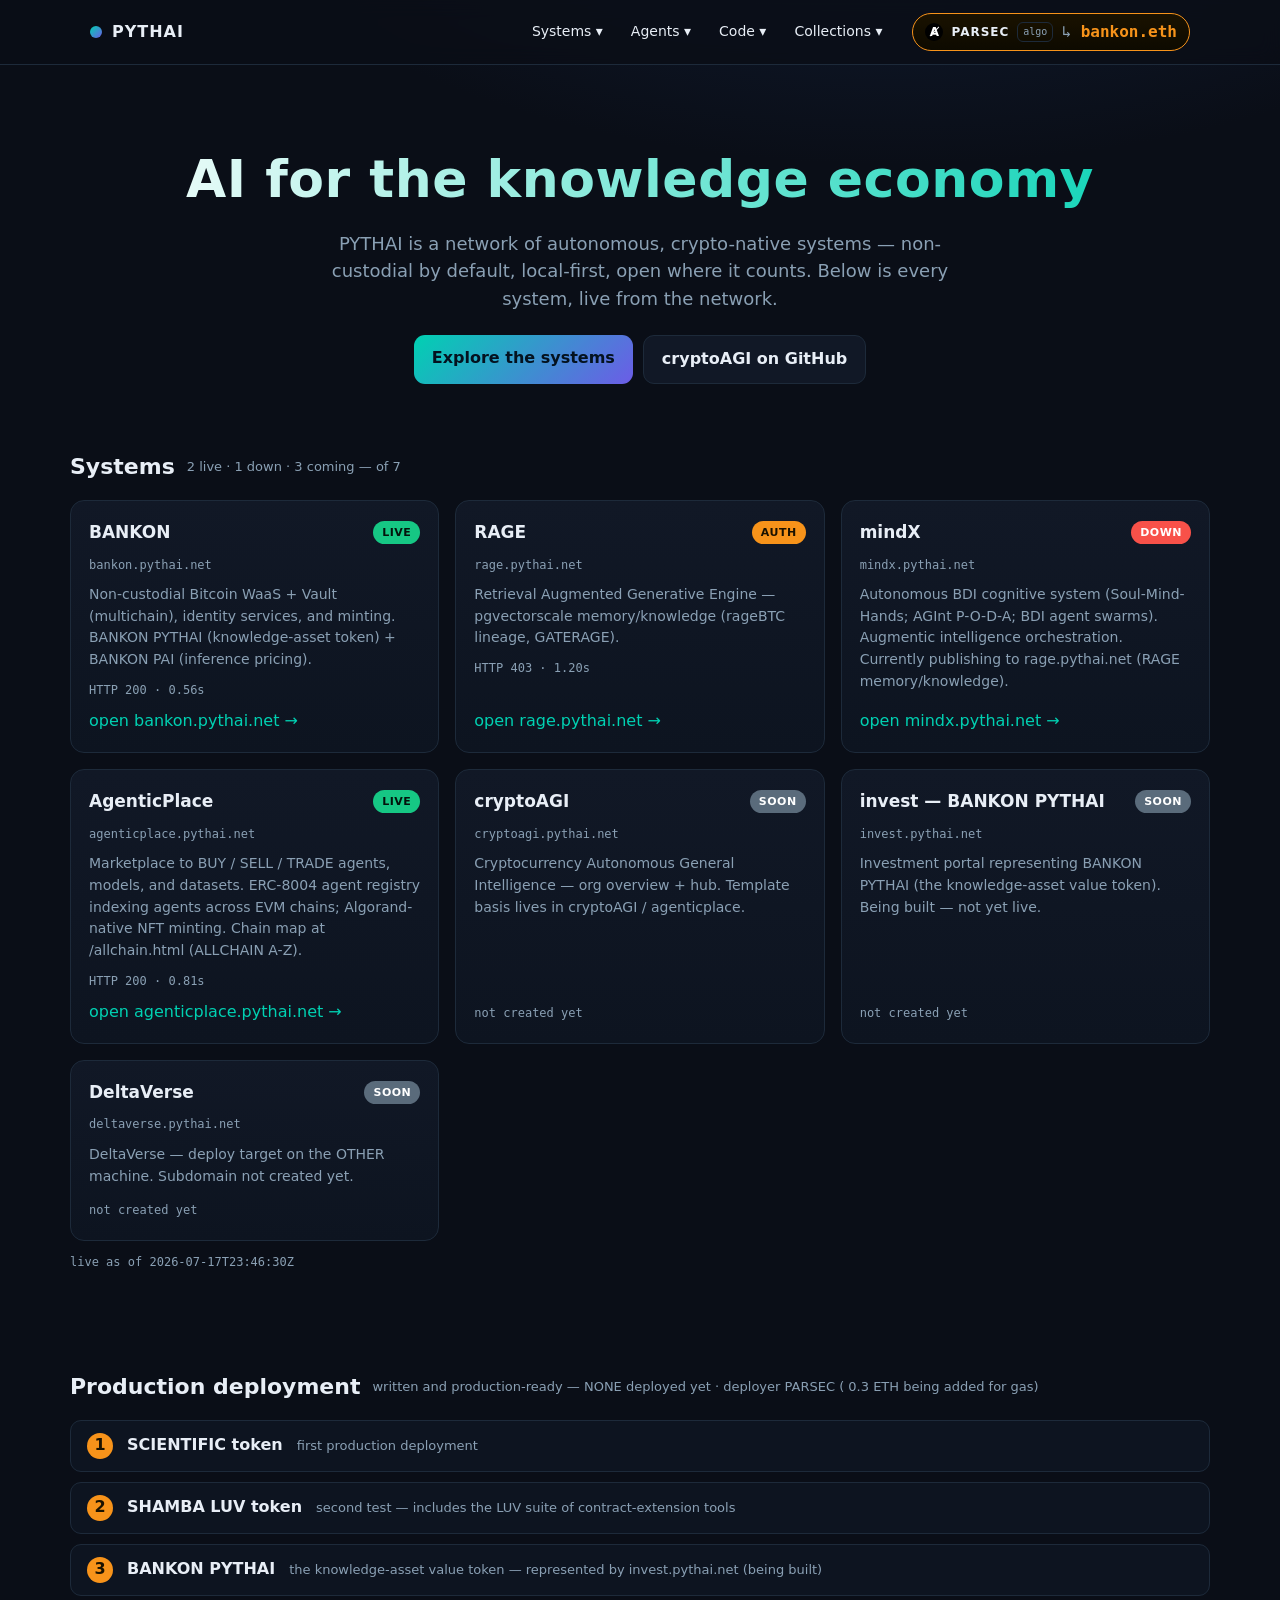
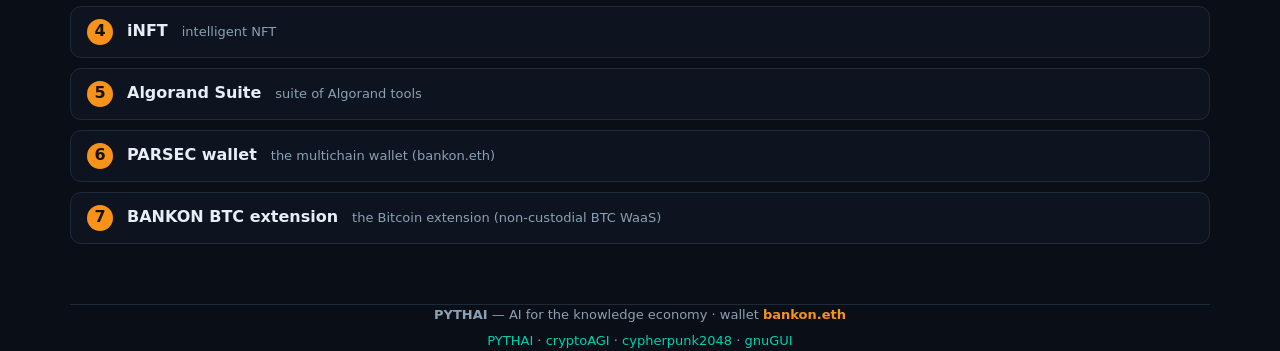
==== pythai/index.html @ 88c88f29 "add PYTHAI portal — pythai.net landing + live/deploy admin breakdown - index.html: modernized landin" ====
<!doctype html>
<html lang="en">
<head>
<meta charset="utf-8">
<meta name="viewport" content="width=device-width, initial-scale=1">
<title>PYTHAI — AI for the knowledge economy</title>
<meta name="description" content="PYTHAI — the knowledge-economy AI network. Live systems: BANKON, RAGE, mindX, AgenticPlace, cryptoAGI.">
<style>
  /* ---- skin tokens: re-skin by editing these (kept minimal for the Zyro/Hostinger builder) ---- */
  :root{
    --bg:#0a0e17; --panel:#111826; --panel2:#0d1420; --ink:#e8eef6; --dim:#8aa0b4;
    --line:#1d2a3a; --brand:#00d1b2; --brand2:#6c5ce7; --gold:#F7931A; --up:#16c784;
    --down:#f85149; --idle:#5a6b7b; --radius:14px; --max:1140px;
    --font:'DejaVu Sans',system-ui,-apple-system,Segoe UI,Roboto,sans-serif;
    --mono:'DejaVu Sans Mono',ui-monospace,monospace;
  }
  *{box-sizing:border-box} html,body{margin:0}
  body{background:radial-gradient(1200px 600px at 70% -10%,#12203a 0,transparent 60%),var(--bg);
    color:var(--ink);font-family:var(--font);line-height:1.55;-webkit-font-smoothing:antialiased}
  a{color:var(--brand);text-decoration:none} a:hover{text-decoration:underline}
  .wrap{max-width:var(--max);margin:0 auto;padding:0 20px}

  /* ---- header / improved menu ---- */
  header{position:sticky;top:0;z-index:20;background:rgba(10,14,23,.82);backdrop-filter:blur(10px);
    border-bottom:1px solid var(--line)}
  .nav{display:flex;align-items:center;gap:18px;height:64px}
  .brand{display:flex;align-items:center;gap:10px;font-weight:800;letter-spacing:1px}
  .brand .dot{width:12px;height:12px;border-radius:50%;background:linear-gradient(135deg,var(--brand),var(--brand2))}
  .menu{display:flex;gap:4px;margin-left:auto;flex-wrap:wrap}
  .menu .grp{position:relative}
  .menu .grp>button{background:transparent;border:0;color:var(--ink);font:inherit;font-size:14px;
    padding:8px 12px;border-radius:9px;cursor:pointer}
  .menu .grp:hover>button{background:var(--panel)}
  .menu .drop{position:absolute;right:0;top:100%;min-width:220px;background:var(--panel);
    border:1px solid var(--line);border-radius:12px;padding:6px;display:none;box-shadow:0 12px 30px rgba(0,0,0,.5)}
  .menu .grp:hover .drop{display:block}
  .menu .drop a{display:block;color:var(--ink);padding:8px 10px;border-radius:8px;font-size:14px}
  .menu .drop a:hover{background:var(--panel2);text-decoration:none}
  .menu .drop small{color:var(--dim)}
  .menu .drop a.lead{font-weight:800;color:var(--brand)}
  .menu .drop .paid{font-size:12px;color:var(--dim);background:var(--panel2);border:1px solid var(--line);
    border-radius:8px;padding:8px 10px;margin:4px 2px 8px}
  .menu .drop .paid b{color:var(--gold)}

  /* ---- wallet chip ---- */
  .wallet{display:flex;align-items:center;gap:8px;border:1px solid var(--gold);border-radius:999px;
    padding:6px 12px;background:linear-gradient(180deg,#1a1200,#0d0a00);cursor:pointer}
  .wallet .b.algo{background:#000;color:#fff}
  .wallet .wname{font-weight:800;letter-spacing:1px;color:var(--ink);font-size:12px}
  .wallet .chain{font-family:var(--mono);font-size:10px;color:var(--dim);border:1px solid var(--line);
    border-radius:6px;padding:1px 5px}
  .wallet .ens{font-family:var(--mono);font-weight:700;color:var(--gold)}
  .wallet .ens:before{content:"↳ ";color:var(--dim);font-weight:400}
  .wallet .b{width:18px;height:18px;border-radius:50%;background:var(--gold);color:#1a1200;
    display:grid;place-items:center;font-weight:900;font-size:12px}
  .wallet:hover{box-shadow:0 0 0 3px rgba(247,147,26,.15)}

  /* ---- hero ---- */
  .hero{padding:74px 0 40px;text-align:center}
  .hero h1{font-size:clamp(30px,5vw,52px);margin:0 0 10px;letter-spacing:.5px;
    background:linear-gradient(90deg,#fff,var(--brand));-webkit-background-clip:text;background-clip:text;color:transparent}
  .hero p{color:var(--dim);font-size:18px;max-width:680px;margin:0 auto 22px}
  .cta{display:inline-flex;gap:10px;flex-wrap:wrap;justify-content:center}
  .btn{border:1px solid var(--line);background:var(--panel);color:var(--ink);padding:11px 18px;
    border-radius:11px;font-weight:700}
  .btn.p{background:linear-gradient(135deg,var(--brand),var(--brand2));border:0;color:#04121f}

  /* ---- systems grid (live/deploy admin breakdown) ---- */
  section.sys{padding:26px 0 60px}
  .h{display:flex;align-items:center;gap:12px;margin:0 0 16px}
  .h h2{margin:0;font-size:22px} .h .sub{color:var(--dim);font-size:13px}
  .grid{display:grid;gap:16px;grid-template-columns:repeat(auto-fill,minmax(300px,1fr))}
  .card{background:linear-gradient(180deg,var(--panel),var(--panel2));border:1px solid var(--line);
    border-radius:var(--radius);padding:18px;display:flex;flex-direction:column;gap:10px}
  .card .top{display:flex;align-items:center;gap:10px}
  .card .name{font-weight:800;font-size:17px} .card .sd{color:var(--dim);font-family:var(--mono);font-size:12px}
  .pill{margin-left:auto;font-size:11px;font-weight:800;padding:3px 9px;border-radius:999px;letter-spacing:.5px}
  .pill.up{color:#04120b;background:var(--up)} .pill.degraded{color:#1a1200;background:var(--gold)}
  .pill.down{color:#fff;background:var(--down)} .pill.nc{color:#fff;background:var(--idle)}
  .card p{margin:0;color:var(--dim);font-size:14px} .card .go{margin-top:auto}
  .stat{color:var(--dim);font-family:var(--mono);font-size:12px}
  .roadmap{list-style:none;margin:0;padding:0;display:grid;gap:10px}
  .roadmap li{display:flex;align-items:center;gap:14px;background:var(--panel2);border:1px solid var(--line);
    border-radius:11px;padding:12px 16px}
  .roadmap .n{width:26px;height:26px;border-radius:50%;background:var(--gold);color:#1a1200;
    display:grid;place-items:center;font-weight:900;flex:0 0 auto}
  .roadmap .nm{font-weight:800} .roadmap .rl{color:var(--dim);font-size:13px}
  footer{border-top:1px solid var(--line);color:var(--dim);text-align:center;padding:30px 0;font-size:13px}
  .fresh{color:var(--dim);font-family:var(--mono);font-size:12px}
</style>
</head>
<body>
<header>
  <div class="wrap nav">
    <div class="brand"><span class="dot"></span> PYTHAI</div>
    <nav class="menu">
      <div class="grp"><button>Systems ▾</button>
        <div class="drop" id="m-systems"><!-- filled from status.json --></div></div>
      <div class="grp"><button>Agents ▾</button>
        <div class="drop">
          <a href="https://gpt.pythai.net/" class="lead">gpt.pythai.net — the agent team <small>· GPT-4 augmentation</small></a>
          <div class="paid">🔒 Exclusive access via payment — <b>x402</b> delivers the OpenAI agent as a callable tool.<br><small>The GPT links below are on OpenAI, a courtesy to OpenAI.</small></div>
          <a href="https://chat.openai.com/g/g-NO8ax8aMU-mastermind">MASTERMIND</a>
          <a href="https://chat.openai.com/g/g-gNLDlpcAv-professor-codephreak">Professor Codephreak</a>
          <a href="https://chat.openai.com/g/g-QZcppJtsM-pythia">Pythia — oracle of Delphi</a>
          <a href="https://chat.openai.com/g/g-wOIRYuJb1-ice">I.C.E. — Intrusion Countermeasures</a>
          <a href="https://chat.openai.com/g/g-lr6K7F0YB-justice-equitas">Justice Equitas — legal AI</a>
        </div></div>
      <div class="grp"><button>Code ▾</button>
        <div class="drop">
          <a href="https://github.com/PYTHAI">PYTHAI <small>· org</small></a>
          <a href="https://github.com/cryptoAGI">cryptoAGI</a>
          <a href="https://github.com/cypherpunk2048">cypherpunk2048 <small>· BTC Standard</small></a>
          <a href="https://github.com/gnugui">gnuGUI</a>
          <a href="https://github.com/mastermindml">mastermindML</a>
          <a href="https://github.com/Professor-Codephreak">Professor Codephreak</a>
        </div></div>
      <div class="grp"><button>Collections ▾</button>
        <div class="drop">
          <a href="https://opensea.io/collection/astralguidance">ASTRALGUIDANCE — PYTHIA</a>
          <a href="https://opensea.io/collection/mrmindz">MRMINDZ — In Prompt We Trust</a>
          <a href="https://opensea.io/assets/matic/0x100dfb2c8cbc9b4a18fe8d7eb2bf4277d187939e/2">MASTERMIND MINT</a>
        </div></div>
    </nav>
    <div class="wallet" id="wallet" title="PARSEC — Algorand-native wallet (holds mindx.algo · mints .algo domains). EVM extension: bankon.eth, wrapped for control (deployer, 0.3 ETH being added). Open-source key delivery, per the github.com/cypherpunk2048 standard — like Atomic Wallet but auditable. Click to copy bankon.eth.">
      <span class="b algo">Ⱥ</span><span class="wname">PARSEC</span><span class="chain">algo</span><span class="ens" id="ens">bankon.eth</span>
    </div>
  </div>
</header>

<main>
  <section class="hero wrap">
    <h1>AI for the knowledge economy</h1>
    <p>PYTHAI is a network of autonomous, crypto-native systems — non-custodial by default, local-first,
       open where it counts. Below is every system, live from the network.</p>
    <div class="cta">
      <a class="btn p" href="#systems">Explore the systems</a>
      <a class="btn" href="https://github.com/cryptoAGI">cryptoAGI on GitHub</a>
    </div>
  </section>

  <section class="sys wrap" id="systems">
    <div class="h"><h2>Systems</h2><span class="sub" id="summary">loading live status…</span></div>
    <div class="grid" id="grid"></div>
    <p class="fresh" id="fresh"></p>
  </section>

  <section class="sys wrap" id="deploy">
    <div class="h"><h2>Production deployment</h2><span class="sub" id="depnote"></span></div>
    <ol class="roadmap" id="roadmap"></ol>
  </section>
</main>

<footer class="wrap">
  <div><b>PYTHAI</b> — AI for the knowledge economy · wallet <b style="color:var(--gold)">bankon.eth</b></div>
  <div style="margin-top:6px">
    <a href="https://github.com/PYTHAI">PYTHAI</a> ·
    <a href="https://github.com/cryptoAGI">cryptoAGI</a> ·
    <a href="https://github.com/cypherpunk2048">cypherpunk2048</a> ·
    <a href="https://github.com/gnugui">gnuGUI</a>
  </div>
</footer>

<script>
// Live/deploy admin breakdown — renders the VPS-produced status.json (see WIRING.md).
// Falls back to systems.json (no live state) if status.json isn't published yet.
const PILL={up:'up',degraded:'degraded',down:'down','not-created':'nc'};
const LABEL={up:'LIVE',degraded:'AUTH',down:'DOWN','not-created':'SOON'};
async function load(){
  let data=null;
  try{ data=await (await fetch('status.json',{cache:'no-store'})).json(); }catch(e){}
  if(!data){ try{ const m=await (await fetch('systems.json')).json();
    data={systems:m.systems.map(s=>({...s,live:s.exists?'unknown':'not-created'})),summary:{},generatedAt:null}; }catch(e){} }
  if(!data){ document.getElementById('summary').textContent='status feed unavailable'; return; }
  const grid=document.getElementById('grid'), md=document.getElementById('m-systems');
  grid.innerHTML=''; md.innerHTML='';
  for(const s of data.systems){
    const live=s.live||'unknown', pk=PILL[live]||'nc', href=s.exists!==false?('https://'+s.subdomain):'#';
    grid.insertAdjacentHTML('beforeend',
      `<div class="card"><div class="top"><span class="name">${s.name}</span>
        <span class="pill ${pk}">${LABEL[live]||'…'}</span></div>
        <div class="sd">${s.subdomain}</div>
        <p>${s.summary||''}</p>
        ${s.httpCode?`<div class="stat">HTTP ${s.httpCode} · ${(s.responseS||0).toFixed(2)}s</div>`:''}
        <div class="go">${s.exists!==false?`<a href="${href}">open ${s.subdomain} →</a>`:'<span class="stat">not created yet</span>'}</div>
      </div>`);
    md.insertAdjacentHTML('beforeend',
      `<a href="${href}">${s.name} <small>· ${live}</small></a>`);
  }
  if(data.summary&&data.summary.total){const x=data.summary;
    document.getElementById('summary').textContent=`${x.up} live · ${x.down||0} down · ${x.notCreated||0} coming — of ${x.total}`;}
  if(data.generatedAt) document.getElementById('fresh').textContent='live as of '+data.generatedAt;
}
load(); setInterval(load,60000);
document.getElementById('wallet').onclick=()=>navigator.clipboard?.writeText('bankon.eth');

// deployment roadmap — from systems.json (source of truth; contracts written, none deployed yet)
async function deploy(){
  let m=null; try{ m=await (await fetch('systems.json')).json(); }catch(e){ return; }
  const d=m.deployment||{}; const rm=document.getElementById('roadmap');
  document.getElementById('depnote').textContent=
    (d.contracts||'')+' · deployer '+((m.wallet&&m.wallet.name)||'')+' ('+(d.deployer? d.deployer.split('·')[1]||'' : '')+')';
  (d.sequence||[]).forEach(s=>rm.insertAdjacentHTML('beforeend',
    `<li><span class="n">${s.n}</span><span class="nm">${s.name}</span><span class="rl">${s.role||''}</span></li>`));
}
deploy();
</script>
</body>
</html>
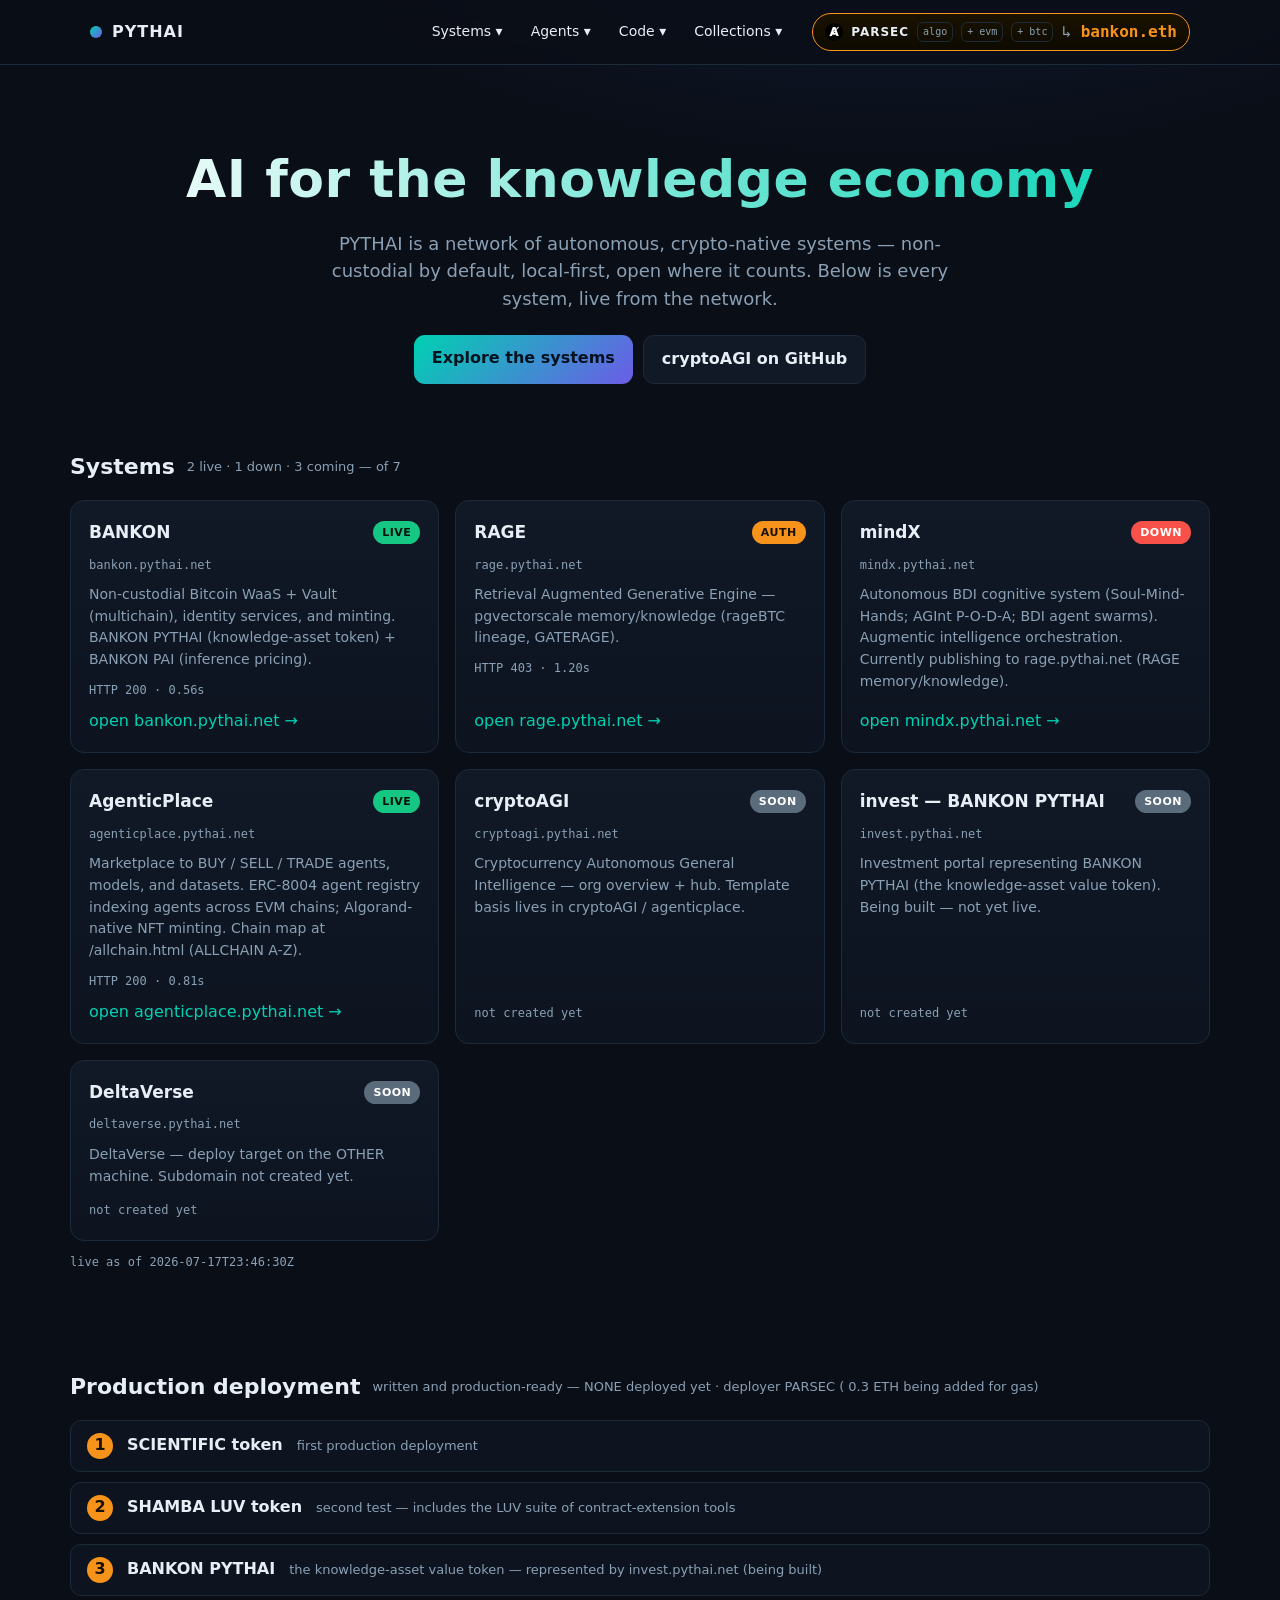
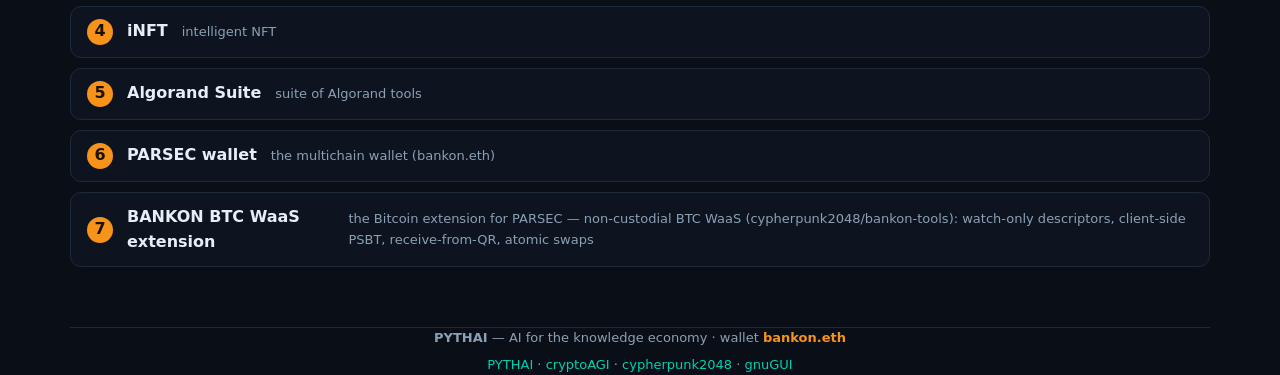
==== commit 122b8c2c: "PYTHAI portal: PARSEC gains the BANKON BTC WaaS extension (algo + evm + btc) Wallet is now Algorand-" ====
--- a/pythai/index.html
+++ b/pythai/index.html
@@ -122,8 +122,8 @@
           <a href="https://opensea.io/assets/matic/0x100dfb2c8cbc9b4a18fe8d7eb2bf4277d187939e/2">MASTERMIND MINT</a>
         </div></div>
     </nav>
-    <div class="wallet" id="wallet" title="PARSEC — Algorand-native wallet (holds mindx.algo · mints .algo domains). EVM extension: bankon.eth, wrapped for control (deployer, 0.3 ETH being added). Open-source key delivery, per the github.com/cypherpunk2048 standard — like Atomic Wallet but auditable. Click to copy bankon.eth.">
-      <span class="b algo">Ⱥ</span><span class="wname">PARSEC</span><span class="chain">algo</span><span class="ens" id="ens">bankon.eth</span>
+    <div class="wallet" id="wallet" title="PARSEC — Algorand-native wallet (holds mindx.algo · mints .algo domains). Extensions: EVM via bankon.eth (wrapper for control; deployer, 0.3 ETH being added) + Bitcoin via the BANKON BTC WaaS extension (cypherpunk2048/bankon-tools). Open-source key delivery, per the github.com/cypherpunk2048 standard — like Atomic Wallet but auditable. Click to copy bankon.eth.">
+      <span class="b algo">Ⱥ</span><span class="wname">PARSEC</span><span class="chain">algo</span><span class="chain">+ evm</span><span class="chain">+ btc</span><span class="ens" id="ens">bankon.eth</span>
     </div>
   </div>
 </header>
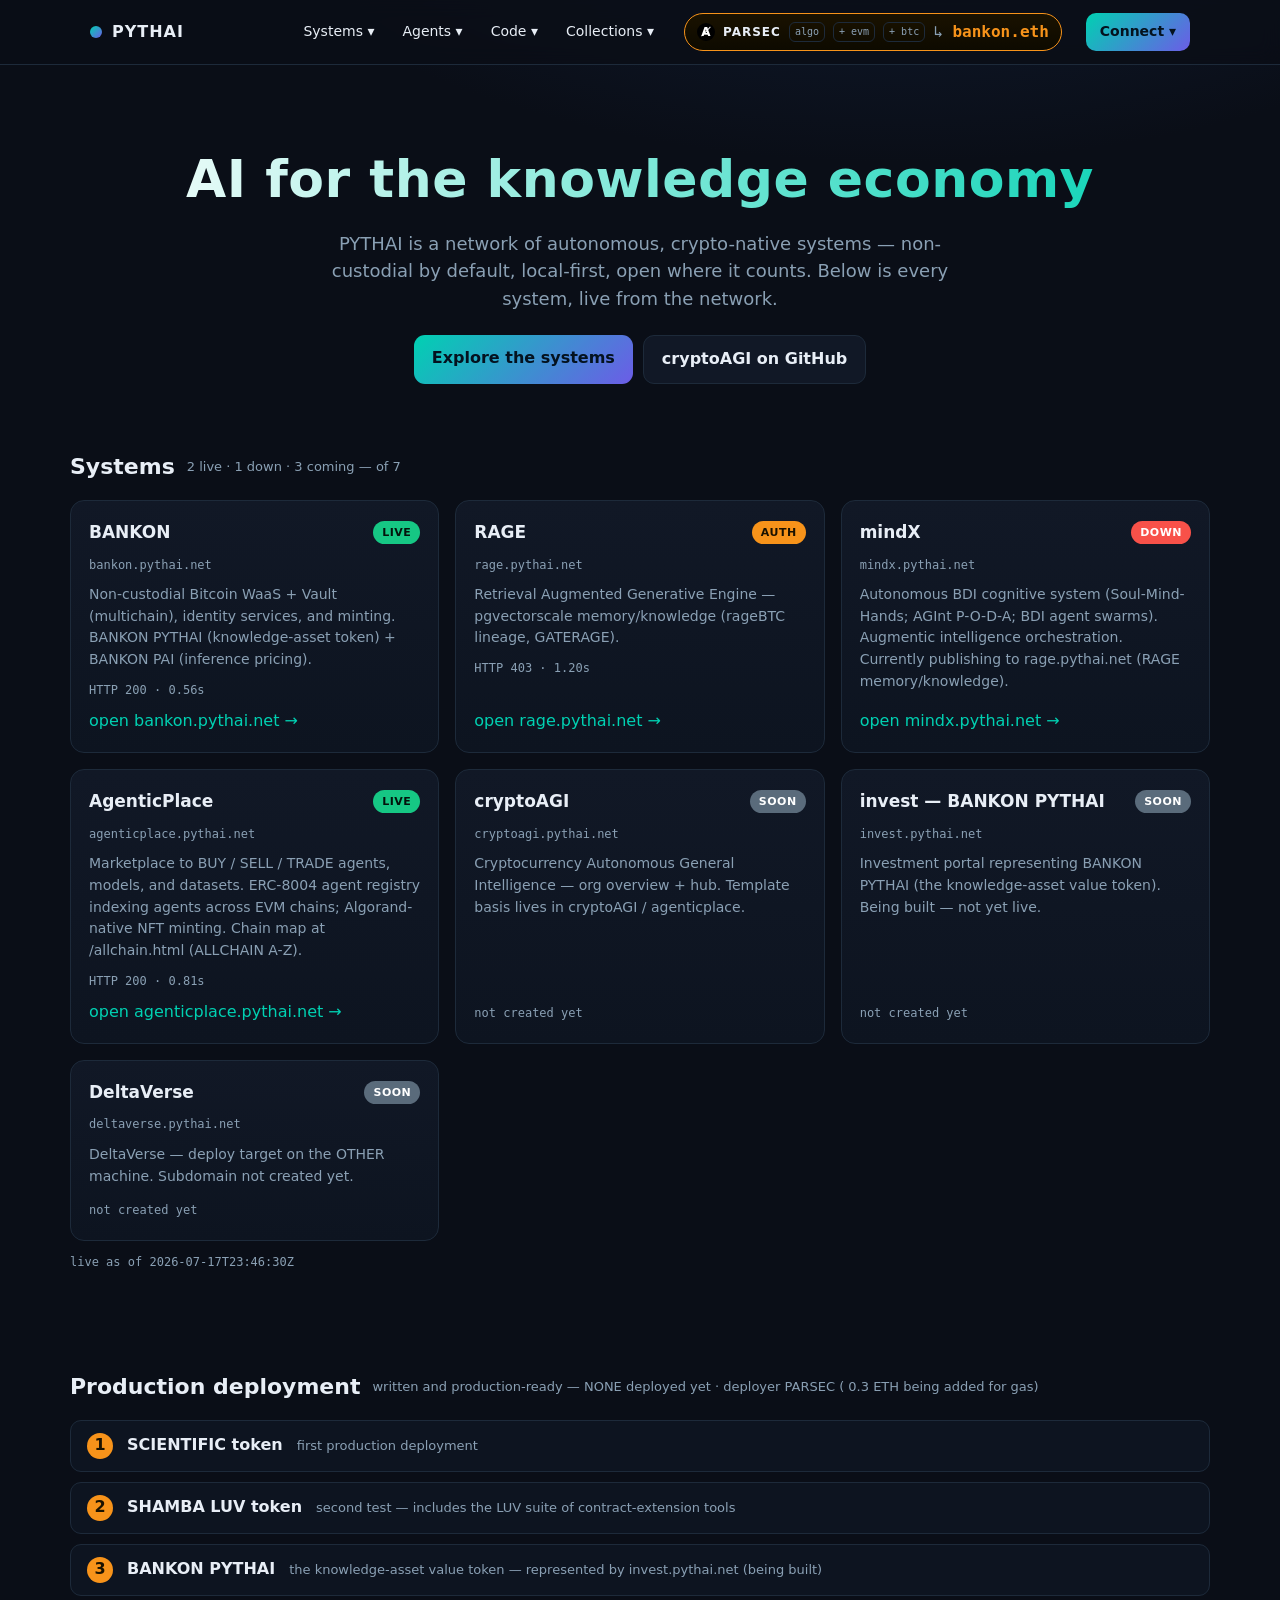
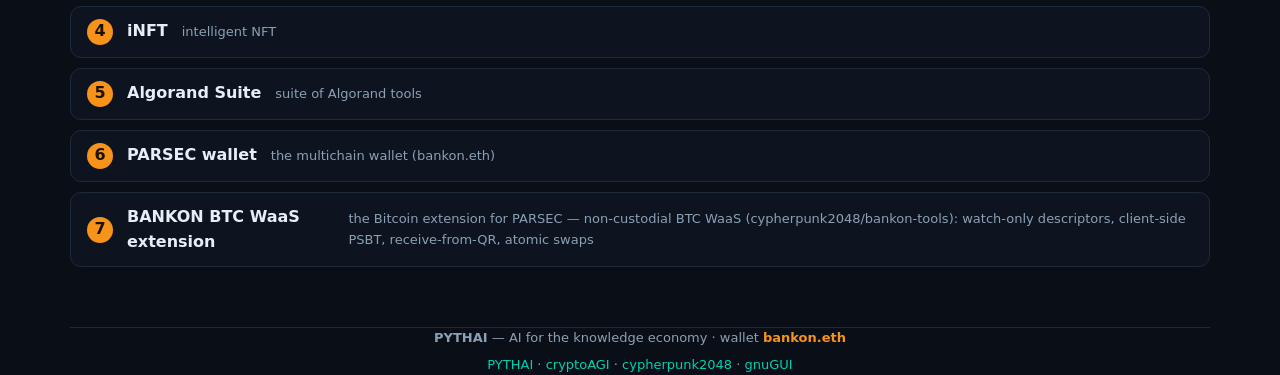
==== commit 38d6367b: "PYTHAI portal: add EVM login (EIP-1193 + SIWE) + financialmind login - Connect ▾ → EVM wallet connec" ====
--- a/pythai/index.html
+++ b/pythai/index.html
@@ -51,6 +51,20 @@
     border-radius:6px;padding:1px 5px}
   .wallet .ens{font-family:var(--mono);font-weight:700;color:var(--gold)}
   .wallet .ens:before{content:"↳ ";color:var(--dim);font-weight:400}
+  /* login */
+  .login{margin-left:6px}
+  .loginbtn{background:linear-gradient(135deg,var(--brand),var(--brand2));border:0;color:#04121f;
+    font:inherit;font-weight:800;font-size:14px;padding:8px 14px;border-radius:10px;cursor:pointer}
+  .login.on .loginbtn{background:var(--panel);color:var(--up);border:1px solid var(--up)}
+  .login{position:relative}
+  .login .drop{position:absolute;left:auto;right:0;top:100%;min-width:250px;background:var(--panel);
+    border:1px solid var(--line);border-radius:12px;padding:6px;display:none;box-shadow:0 12px 30px rgba(0,0,0,.5)}
+  .login .drop a{display:block;color:var(--ink);padding:8px 10px;border-radius:8px;font-size:14px}
+  .login .drop a:hover{background:var(--panel2);text-decoration:none}
+  .login .drop small{color:var(--dim)}
+  .login:hover .drop,.login.open .drop{display:block}
+  .login .acct{font-family:var(--mono);font-size:12px;color:var(--ink);padding:8px 10px;border-bottom:1px solid var(--line);margin-bottom:4px}
+  .login .acct b{color:var(--up)}
   .wallet .b{width:18px;height:18px;border-radius:50%;background:var(--gold);color:#1a1200;
     display:grid;place-items:center;font-weight:900;font-size:12px}
   .wallet:hover{box-shadow:0 0 0 3px rgba(247,147,26,.15)}
@@ -125,6 +139,16 @@
     <div class="wallet" id="wallet" title="PARSEC — Algorand-native wallet (holds mindx.algo · mints .algo domains). Extensions: EVM via bankon.eth (wrapper for control; deployer, 0.3 ETH being added) + Bitcoin via the BANKON BTC WaaS extension (cypherpunk2048/bankon-tools). Open-source key delivery, per the github.com/cypherpunk2048 standard — like Atomic Wallet but auditable. Click to copy bankon.eth.">
       <span class="b algo">Ⱥ</span><span class="wname">PARSEC</span><span class="chain">algo</span><span class="chain">+ evm</span><span class="chain">+ btc</span><span class="ens" id="ens">bankon.eth</span>
     </div>
+    <div class="grp login" id="loginwrap">
+      <button class="loginbtn" id="loginbtn">Connect ▾</button>
+      <div class="drop" id="logindrop">
+        <a href="#" id="connectEvm"><b>Connect EVM wallet</b><br><small>MetaMask / EIP-1193 · Sign-In with Ethereum</small></a>
+        <div class="acct" id="acct" style="display:none"></div>
+        <a href="#" id="siwe" style="display:none">✍ Sign in (SIWE)</a>
+        <a href="#" id="fmind">📈 Login to financialmind →</a>
+        <a href="#" id="disconnect" style="display:none">Disconnect</a>
+      </div>
+    </div>
   </div>
 </header>
 
@@ -204,6 +228,55 @@
     `<li><span class="n">${s.n}</span><span class="nm">${s.name}</span><span class="rl">${s.role||''}</span></li>`));
 }
 deploy();
+
+// ---- EVM login (EIP-1193 + Sign-In with Ethereum / EIP-4361) + financialmind handoff ----
+// financialmind is a privilege-gated EVM-wallet app; the SAME connected wallet logs in there.
+// Its frontend URL is configurable — dev default localhost:5173; set fmind.pythai.net when deployed.
+const FMIND_URL = (localStorage.getItem('fmindUrl')) || 'http://localhost:5173';
+let ACCT=null;
+const $=id=>document.getElementById(id);
+function short(a){return a.slice(0,6)+'…'+a.slice(-4);}
+async function ensName(a){ try{
+  // reverse-resolve via a public resolver only if available; else show the address
+  return null; }catch(e){return null;} }
+async function connectEvm(e){ e&&e.preventDefault();
+  if(!window.ethereum){ alert('No EVM wallet found. Install MetaMask (or any EIP-1193 wallet).'); return; }
+  try{
+    const accts=await window.ethereum.request({method:'eth_requestAccounts'});
+    ACCT=accts[0]; onConnected();
+  }catch(err){ /* user rejected */ }
+}
+function onConnected(){
+  const w=$('loginwrap'); w.classList.add('on');
+  $('loginbtn').textContent=short(ACCT)+' ▾';
+  $('acct').style.display='block'; $('acct').innerHTML='connected <b>'+short(ACCT)+'</b>';
+  $('connectEvm').style.display='none'; $('siwe').style.display='block'; $('disconnect').style.display='block';
+  sessionStorage.setItem('evmAcct',ACCT);
+}
+async function siwe(e){ e.preventDefault(); if(!ACCT) return;
+  const domain=location.host||'pythai.net', nonce=Math.random().toString(36).slice(2,10);
+  const msg=`${domain} wants you to sign in with your Ethereum account:\n${ACCT}\n\nSign in to PYTHAI.\n\nURI: https://pythai.net\nVersion: 1\nChain ID: 1\nNonce: ${nonce}\nIssued At: ${new Date().toISOString()}`;
+  try{
+    const sig=await window.ethereum.request({method:'personal_sign',params:[msg,ACCT]});
+    sessionStorage.setItem('siwe',JSON.stringify({address:ACCT,sig,nonce}));
+    $('acct').innerHTML='signed in <b>'+short(ACCT)+'</b> ✓';
+  }catch(err){}
+}
+function fmindLogin(e){ e.preventDefault();
+  // hand the connected wallet to financialmind's privilege-gated login (WalletSetup reads it).
+  const u=new URL(FMIND_URL);
+  if(ACCT) u.searchParams.set('login', ACCT);
+  window.open(u.toString(),'_blank','noopener');
+}
+$('connectEvm').onclick=connectEvm;
+$('loginbtn').onclick=()=>{ if(!ACCT) connectEvm(); };
+$('siwe').onclick=siwe;
+$('fmind').onclick=fmindLogin;
+$('disconnect').onclick=e=>{e.preventDefault();ACCT=null;sessionStorage.removeItem('evmAcct');sessionStorage.removeItem('siwe');
+  $('loginwrap').classList.remove('on');$('loginbtn').textContent='Connect ▾';
+  $('acct').style.display='none';$('siwe').style.display='none';$('disconnect').style.display='none';$('connectEvm').style.display='block';};
+// restore session
+if(sessionStorage.getItem('evmAcct')){ ACCT=sessionStorage.getItem('evmAcct'); onConnected(); }
 </script>
 </body>
 </html>
